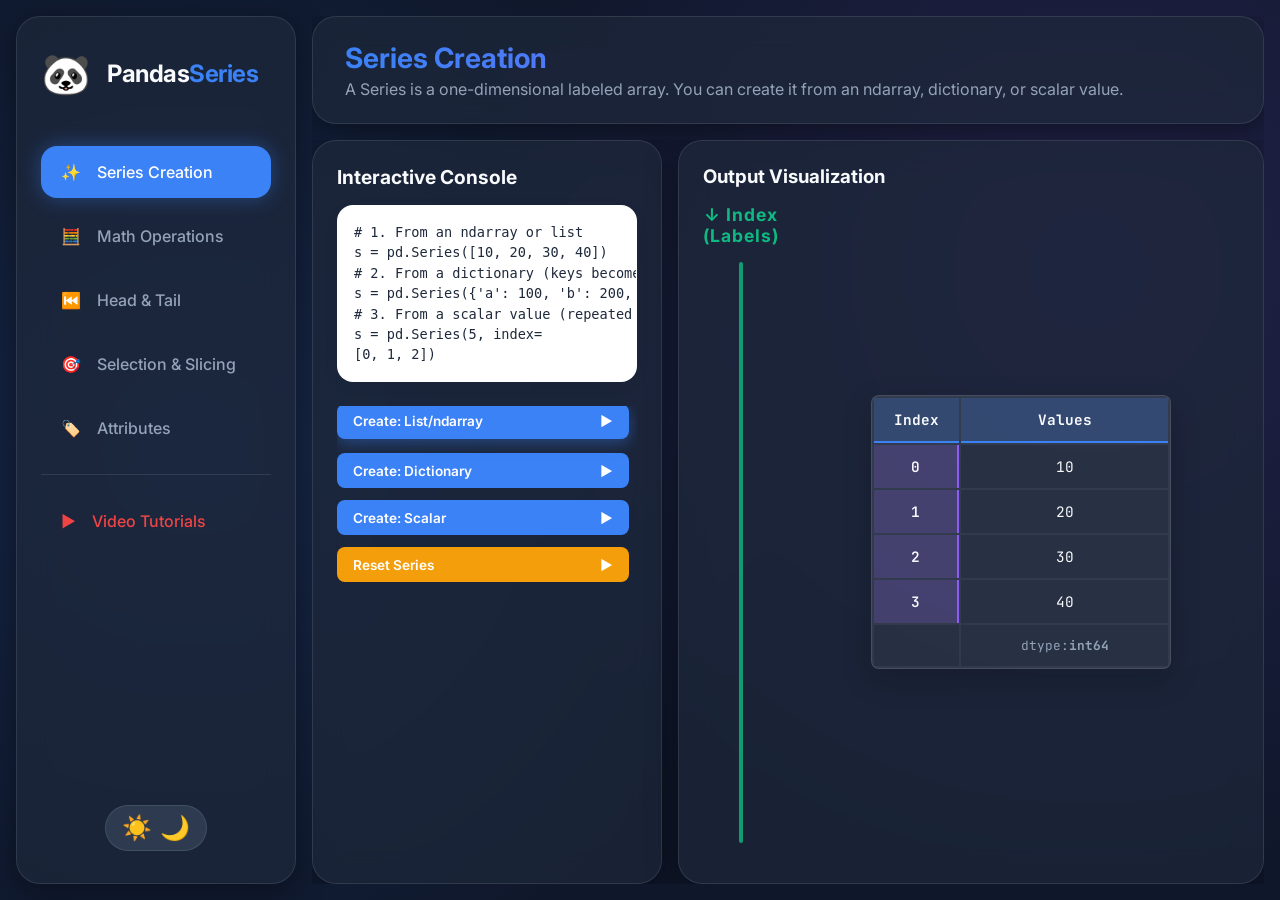
==== index.html @ 1ce42000 "Add files via upload" ====
<!DOCTYPE html>
<html lang="en">
<head>
    <meta charset="UTF-8">
    <meta name="viewport" content="width=device-width, initial-scale=1.0">
    <title>Pandas Series Visualizer</title>
    <meta name="description" content="Interactive learning platform for Pandas Series concepts.">
    <link href="https://fonts.googleapis.com/css2?family=Inter:wght@300;400;500;600;700&family=JetBrains+Mono:wght@400;500&display=swap" rel="stylesheet">
    <link rel="stylesheet" href="styles.css">
</head>
<body>
    <div class="app-container">
        <!-- Sidebar Navigation -->
        <aside class="sidebar glass-panel">
            <div class="logo">
                <div class="logo-icon">🐼</div>
                <h1>Pandas<span>Series</span></h1>
            </div>
            <nav class="nav-menu">
                <button class="nav-item active" data-topic="creation">
                    <span class="icon">✨</span> Series Creation
                </button>
                <button class="nav-item" data-topic="math">
                    <span class="icon">🧮</span> Math Operations
                </button>
                <button class="nav-item" data-topic="headtail">
                    <span class="icon">⏮️</span> Head & Tail
                </button>
                <button class="nav-item" data-topic="selection">
                    <span class="icon">🎯</span> Selection & Slicing
                </button>
                <button class="nav-item" data-topic="attributes">
                    <span class="icon">🏷️</span> Attributes
                </button>
                <div style="height: 1px; background: var(--border-glass); margin: 0.5rem 0;"></div>
                <button class="nav-item special-btn" id="open-video-modal" style="color: var(--accent-danger);">
                    <span class="icon">▶️</span> Video Tutorials
                </button>
            </nav>
            <div class="theme-toggle-container">
                <button id="theme-toggle" class="theme-toggle" aria-label="Toggle Dark Mode">
                    <span class="sun-icon">☀️</span>
                    <span class="moon-icon">🌙</span>
                </button>
            </div>
        </aside>

        <!-- Main Content Area -->
        <main class="main-content">
            <header class="top-bar glass-panel">
                <h2 id="topic-title">Series Creation</h2>
                <p id="topic-description">Understand how to create a Pandas Series from ndarrays, dictionaries, and scalars.</p>
            </header>

            <div class="workspace">
                <!-- Code / Controls Panel -->
                <div class="controls-panel glass-panel" id="main-controls">
                    <div class="panel-header">
                        <h3>Interactive Console</h3>
                    </div>
                    <div class="code-display" id="code-snippet">
                        <code>import pandas as pd<br><br># Creating a basic Series<br>s = pd.Series([10, 20, 30, 40])</code>
                    </div>
                    <div class="action-buttons" id="action-buttons">
                        <!-- Buttons injected dynamically by JS -->
                        <button class="action-btn primary" onclick="renderSeries()">Show Series</button>
                    </div>
                </div>

                <!-- Visualization Stage -->
                <div class="visualization-stage glass-panel" id="main-visualization">
                    <div class="stage-header">
                        <div style="display: flex; align-items: center; gap: 20px;">
                            <h3>Output Visualization</h3>
                        </div>
                    </div>
                    
                    <!-- Live Syntax and Output Console -->
                    <div class="action-console" id="action-console">
                        <div class="console-header">
                            <div class="console-dots">
                                <span></span><span></span><span></span>
                            </div>
                            <div class="console-title">Python Terminal</div>
                        </div>
                        <div class="console-body">
                            <div class="syntax-line"><span class="prompt">>>></span> <span id="console-syntax" class="typing-text"></span></div>
                            <div class="output-line" id="console-output"></div>
                        </div>
                    </div>

                    <div class="table-wrapper" id="table-wrapper" style="position: relative; flex-grow: 1; display: flex; flex-direction: column;">
                        <div style="display: flex; flex-grow: 1;">
                            <div class="axis-vertical" id="axis-0-overlay">
                                <span class="axis-label">&darr; Index<br>(Labels)</span>
                                <div class="axis-line"></div>
                            </div>
                            <div class="table-container" id="table-container">
                                <!-- Series will be rendered here -->
                                <div class="placeholder-text">Click an action to visualize the Series.</div>
                            </div>
                        </div>
                    </div>
                </div>
            </div>
        </main>
    </div>
    <!-- Video Modal -->
    <div class="video-modal-overlay" id="video-modal">
        <div class="video-modal-content glass-panel">
            <div class="modal-header">
                <h2>Pandas Series Tutorials</h2>
                <button class="close-modal" id="close-video-modal">&times;</button>
            </div>
            <div class="modal-body">
                <div class="video-container">
                    <h3>Series Creation & Attributes</h3>
                    <iframe width="100%" height="315" src="https://www.youtube.com/embed/9z_W0eI-01Y" title="YouTube video player" frameborder="0" allow="accelerometer; autoplay; clipboard-write; encrypted-media; gyroscope; picture-in-picture" allowfullscreen></iframe>
                </div>
                <div class="video-container">
                    <h3>Series 1D Data</h3>
                    <iframe width="100%" height="315" src="https://www.youtube.com/embed/ubvQWUgXhbc" title="YouTube video player" frameborder="0" allow="accelerometer; autoplay; clipboard-write; encrypted-media; gyroscope; picture-in-picture" allowfullscreen></iframe>
                </div>
            </div>
        </div>
    </div>

    <script src="script.js"></script>
</body>
</html>
---- styles.css ----
:root {
    /* Colors - Dark Theme (Default) */
    --bg-base: #0f172a;
    --bg-glass: rgba(30, 41, 59, 0.7);
    --bg-glass-hover: rgba(51, 65, 85, 0.8);
    --border-glass: rgba(255, 255, 255, 0.1);
    
    --text-main: #f8fafc;
    --text-muted: #94a3b8;
    
    --accent-primary: #3b82f6;
    --accent-primary-hover: #2563eb;
    --accent-secondary: #8b5cf6;
    --accent-tertiary: #10b981;
    --accent-danger: #ef4444;
    --accent-warning: #f59e0b;
    
    --table-header-bg: rgba(59, 130, 246, 0.2);
    --table-index-bg: rgba(139, 92, 246, 0.2);
    --table-cell-bg: rgba(30, 41, 59, 0.5);
    
    --shadow-main: 0 8px 32px rgba(0, 0, 0, 0.4);
    --glow-primary: 0 0 20px rgba(59, 130, 246, 0.4);
}

[data-theme="light"] {
    --bg-base: #f1f5f9;
    --bg-glass: rgba(255, 255, 255, 0.7);
    --bg-glass-hover: rgba(241, 245, 249, 0.8);
    --border-glass: rgba(0, 0, 0, 0.1);
    
    --text-main: #0f172a;
    --text-muted: #475569;
    
    --accent-primary: #2563eb;
    --accent-primary-hover: #1d4ed8;
    --accent-secondary: #7c3aed;
    --accent-tertiary: #059669;
    
    --table-header-bg: rgba(37, 99, 235, 0.15);
    --table-index-bg: rgba(124, 58, 237, 0.15);
    --table-cell-bg: rgba(255, 255, 255, 0.8);
    
    --shadow-main: 0 8px 32px rgba(0, 0, 0, 0.1);
    --glow-primary: 0 0 20px rgba(37, 99, 235, 0.2);
}

* {
    margin: 0;
    padding: 0;
    box-sizing: border-box;
}

body {
    font-family: 'Inter', sans-serif;
    background-color: var(--bg-base);
    color: var(--text-main);
    min-height: 100vh;
    overflow-x: hidden;
    transition: background-color 0.4s ease, color 0.4s ease;
    background-image: 
        radial-gradient(circle at 15% 50%, rgba(59, 130, 246, 0.15) 0%, transparent 50%),
        radial-gradient(circle at 85% 30%, rgba(139, 92, 246, 0.15) 0%, transparent 50%);
}

.app-container {
    display: flex;
    height: 100vh;
    padding: 1rem;
    gap: 1rem;
}

/* Glassmorphism Utilities */
.glass-panel {
    background: var(--bg-glass);
    backdrop-filter: blur(16px);
    -webkit-backdrop-filter: blur(16px);
    border: 1px solid var(--border-glass);
    border-radius: 1.5rem;
    box-shadow: var(--shadow-main);
    transition: all 0.3s ease;
}

/* Sidebar */
.sidebar {
    width: 280px;
    display: flex;
    flex-direction: column;
    padding: 2rem 1.5rem;
    flex-shrink: 0;
}

.logo {
    display: flex;
    align-items: center;
    gap: 1rem;
    margin-bottom: 3rem;
}

.logo-icon {
    font-size: 2.5rem;
    animation: bounce 2s infinite ease-in-out;
}

@keyframes bounce {
    0%, 100% { transform: translateY(0); }
    50% { transform: translateY(-5px); }
}

.logo h1 {
    font-size: 1.5rem;
    font-weight: 700;
    letter-spacing: -0.5px;
}

.logo span {
    color: var(--accent-primary);
}

.nav-menu {
    display: flex;
    flex-direction: column;
    gap: 0.75rem;
    flex-grow: 1;
}

.nav-item {
    display: flex;
    align-items: center;
    gap: 1rem;
    padding: 1rem 1.25rem;
    border: none;
    background: transparent;
    color: var(--text-muted);
    font-family: inherit;
    font-size: 1rem;
    font-weight: 500;
    text-align: left;
    border-radius: 1rem;
    cursor: pointer;
    transition: all 0.2s ease;
}

.nav-item:hover {
    background: var(--bg-glass-hover);
    color: var(--text-main);
}

.nav-item.active {
    background: var(--accent-primary);
    color: white;
    box-shadow: var(--glow-primary);
}

.theme-toggle-container {
    margin-top: auto;
    display: flex;
    justify-content: center;
}

.theme-toggle {
    background: var(--bg-glass-hover);
    border: 1px solid var(--border-glass);
    border-radius: 2rem;
    padding: 0.5rem 1rem;
    cursor: pointer;
    font-size: 1.5rem;
    display: flex;
    gap: 0.5rem;
    transition: all 0.3s ease;
}

.theme-toggle:hover {
    transform: scale(1.05);
}

[data-theme="light"] .sun-icon { display: none; }
[data-theme="dark"] .moon-icon { display: none; }

/* Main Content */
.main-content {
    flex-grow: 1;
    display: flex;
    flex-direction: column;
    gap: 1rem;
    overflow: hidden;
}

.top-bar {
    padding: 1.5rem 2rem;
}

.top-bar h2 {
    font-size: 1.75rem;
    margin-bottom: 0.25rem;
    background: linear-gradient(to right, var(--accent-primary), var(--accent-secondary));
    -webkit-background-clip: text;
    background-clip: text;
    -webkit-text-fill-color: transparent;
}

.top-bar p {
    color: var(--text-muted);
}

.workspace {
    display: flex;
    gap: 1rem;
    flex-grow: 1;
    overflow: hidden;
}

.controls-panel {
    width: 350px;
    display: flex;
    flex-direction: column;
    padding: 1.5rem;
    flex-shrink: 0;
}

.panel-header h3 {
    font-size: 1.2rem;
    margin-bottom: 1rem;
    color: var(--text-main);
}

.code-display {
    background: #ffffff; /* Explicitly white as requested */
    color: #1e293b; /* Dark text to contrast with white background */
    padding: 1rem;
    border-radius: 1rem;
    font-family: 'JetBrains Mono', monospace;
    font-variant-ligatures: none;
    font-size: 0.85rem;
    line-height: 1.5;
    margin-bottom: 1.5rem;
    border: 1px solid var(--border-glass);
    box-shadow: 0 4px 15px rgba(0,0,0,0.05);
    overflow-x: auto;
}

.action-buttons {
    display: flex;
    flex-direction: column;
    gap: 0.75rem;
    overflow-y: auto;
    overflow-x: hidden;
    padding-right: 0.5rem;
    flex-grow: 1;
}

/* Custom Scrollbar */
.action-buttons::-webkit-scrollbar { width: 6px; }
.action-buttons::-webkit-scrollbar-track { background: rgba(0, 0, 0, 0.05); border-radius: 4px; }
.action-buttons::-webkit-scrollbar-thumb { background: var(--border-glass); border-radius: 4px; }
.action-buttons::-webkit-scrollbar-thumb:hover { background: var(--text-muted); }

.action-btn {
    padding: 0.6rem 1rem;
    border: none;
    border-radius: 0.5rem;
    font-family: inherit;
    font-weight: 600;
    font-size: 0.85rem;
    cursor: pointer;
    transition: all 0.2s ease;
    background: var(--bg-glass-hover);
    color: var(--text-main);
    border: 1px solid var(--border-glass);
    display: flex;
    justify-content: space-between;
    align-items: center;
}

.action-btn.active-btn-style {
    background: var(--accent-primary) !important;
    color: white !important;
    box-shadow: 0 4px 15px rgba(59, 130, 246, 0.4) !important;
    transform: translateY(-2px);
    border-color: transparent !important;
}

.action-btn:hover {
    transform: translateY(-2px);
    box-shadow: 0 4px 12px rgba(0,0,0,0.1);
}

.action-btn.primary { background: var(--accent-primary); color: white; border: none; }
.action-btn.primary:hover { background: var(--accent-primary-hover); box-shadow: var(--glow-primary); }
.action-btn.danger { background: var(--accent-danger); color: white; border: none; }
.action-btn.warning { background: var(--accent-warning); color: white; border: none; }
.action-btn.success { background: var(--accent-tertiary); color: white; border: none; }

.visualization-stage {
    flex-grow: 1;
    padding: 1.5rem;
    display: flex;
    flex-direction: column;
    overflow: hidden;
}

.stage-header {
    display: flex;
    justify-content: space-between;
    align-items: center;
    margin-bottom: 1rem;
}

/* Action Console for Syntax and Output */
.action-console {
    background: #1e1e1e; /* Deep terminal-like color */
    border: 1px solid #333;
    border-radius: 0.5rem;
    margin-bottom: 1.5rem;
    font-family: 'JetBrains Mono', monospace;
    font-variant-ligatures: none;
    font-size: 0.85rem;
    color: #e2e8f0;
    box-shadow: 0 10px 30px rgba(0, 0, 0, 0.5);
    opacity: 0;
    transform: translateY(-10px);
    transition: all 0.3s ease;
    display: none;
    overflow: hidden;
}

.action-console.visible {
    opacity: 1;
    transform: translateY(0);
    display: block;
}

.console-header {
    background: #2d2d2d;
    padding: 0.5rem 1rem;
    display: flex;
    align-items: center;
    border-bottom: 1px solid #111;
}

.console-dots {
    display: flex;
    gap: 6px;
}

.console-dots span {
    width: 12px;
    height: 12px;
    border-radius: 50%;
    display: inline-block;
}

.console-dots span:nth-child(1) { background: #ff5f56; }
.console-dots span:nth-child(2) { background: #ffbd2e; }
.console-dots span:nth-child(3) { background: #27c93f; }

.console-title {
    flex-grow: 1;
    text-align: center;
    color: #999;
    font-weight: 600;
    font-size: 0.8rem;
    font-family: 'Inter', sans-serif;
    margin-right: 42px;
}

.console-body {
    padding: 1rem 1.5rem;
}

.syntax-line {
    margin-bottom: 0.5rem;
    font-weight: 500;
}

.prompt {
    color: var(--accent-tertiary);
    margin-right: 0.5rem;
}

.typing-text {
    color: var(--accent-warning);
    border-right: 2px solid var(--accent-warning);
    animation: blinkCursor 1s step-end infinite;
}

.output-line {
    color: #94a3b8;
    padding-left: 2rem;
    white-space: pre-wrap;
}

@keyframes blinkCursor {
    50% { border-color: transparent; }
}

/* Table/Series Architecture */
.table-container {
    flex-grow: 1;
    display: flex;
    align-items: center;
    justify-content: center;
    overflow: auto;
    position: relative;
    perspective: 1000px;
}

.placeholder-text {
    color: var(--text-muted);
    font-style: italic;
    font-size: 1.1rem;
}

.pandas-series {
    display: grid;
    gap: 2px;
    background: var(--border-glass);
    border: 1px solid var(--border-glass);
    border-radius: 0.5rem;
    padding: 2px;
    box-shadow: 0 10px 30px rgba(0,0,0,0.2);
    /* Fixed 2 columns: Index and Value */
    grid-template-columns: auto 1fr;
    transition: all 0.5s ease;
    min-width: 300px; /* Series are narrow, this ensures it looks nice */
}

.series-cell {
    background: var(--table-cell-bg);
    padding: 0.75rem 1.25rem;
    text-align: center;
    font-family: 'JetBrains Mono', monospace;
    font-variant-ligatures: none;
    font-size: 0.9rem;
    display: flex;
    align-items: center;
    justify-content: center;
    transition: all 0.3s cubic-bezier(0.175, 0.885, 0.32, 1.275);
    position: relative;
    overflow: hidden;
}

.series-header {
    background: var(--table-header-bg);
    font-weight: 700;
    color: var(--text-main);
    border-bottom: 2px solid var(--accent-primary);
}

.series-index {
    background: var(--table-index-bg);
    font-weight: 600;
    color: var(--text-main);
    border-right: 2px solid var(--accent-secondary);
}

/* Animations */
@keyframes slideInUp {
    from { opacity: 0; transform: translateY(20px); }
    to { opacity: 1; transform: translateY(0); }
}

@keyframes highlightPulse {
    0% { background: var(--table-cell-bg); }
    50% { background: var(--accent-primary); color: white; transform: scale(1.1); z-index: 10; border-radius: 6px; box-shadow: 0 0 30px rgba(59, 130, 246, 0.6); }
    100% { background: var(--table-cell-bg); transform: scale(1); }
}

@keyframes dropRow {
    0% { transform: scale(1); opacity: 1; }
    50% { transform: scale(0.95) translateX(20px); opacity: 0.5; background: var(--accent-danger); color: white; }
    100% { transform: scale(0) translateX(100px); opacity: 0; padding: 0; height: 0; margin: 0; display: none; }
}

.anim-slide-in { animation: slideInUp 0.5s forwards; }
.anim-highlight { animation: highlightPulse 1s ease-in-out; }
.anim-drop { animation: dropRow 0.6s forwards cubic-bezier(0.55, 0.085, 0.68, 0.53); }

/* Ghosting Element */
.ghosted-element {
    opacity: 0.3 !important;
    background: rgba(100, 100, 100, 0.2) !important;
    text-decoration: line-through;
    color: var(--accent-danger) !important;
    transition: all 0.4s ease;
}

/* Axis Visualization Overlays */
.table-wrapper {
    position: relative;
}

.axis-vertical {
    display: flex;
    flex-direction: column;
    align-items: center;
    justify-content: center;
    padding-right: 1.5rem;
    color: var(--accent-tertiary);
    font-weight: 700;
    font-size: 1.1rem;
    animation: slideInUp 0.3s ease;
}

.axis-vertical .axis-line {
    flex-grow: 1;
    width: 4px;
    background: var(--accent-tertiary);
    margin: 1rem 0;
    opacity: 0.8;
    border-radius: 2px;
}

.axis-vertical .axis-label {
    letter-spacing: 1px;
    text-align: center;
}

/* Video Modal Styles */
.video-modal-overlay {
    position: fixed;
    top: 0;
    left: 0;
    width: 100vw;
    height: 100vh;
    background: rgba(0, 0, 0, 0.7);
    backdrop-filter: blur(8px);
    display: flex;
    justify-content: center;
    align-items: center;
    z-index: 1000;
    opacity: 0;
    pointer-events: none;
    transition: all 0.3s ease;
}

.video-modal-overlay.active {
    opacity: 1;
    pointer-events: all;
}

.video-modal-content {
    background: var(--bg-base);
    width: 90%;
    max-width: 900px;
    max-height: 90vh;
    border-radius: 1.5rem;
    display: flex;
    flex-direction: column;
    overflow: hidden;
    transform: translateY(20px) scale(0.95);
    transition: all 0.4s cubic-bezier(0.175, 0.885, 0.32, 1.275);
}

.video-modal-overlay.active .video-modal-content {
    transform: translateY(0) scale(1);
}

.modal-header {
    padding: 1.5rem 2rem;
    border-bottom: 1px solid var(--border-glass);
    display: flex;
    justify-content: space-between;
    align-items: center;
    background: var(--bg-glass);
}

.modal-header h2 {
    margin: 0;
    font-size: 1.5rem;
}

.close-modal {
    background: transparent;
    border: none;
    color: var(--text-muted);
    font-size: 2rem;
    cursor: pointer;
    line-height: 1;
    transition: color 0.2s;
}

.close-modal:hover {
    color: var(--accent-danger);
}

.modal-body {
    padding: 2rem;
    overflow-y: auto;
    display: flex;
    flex-direction: column;
    gap: 2rem;
}

.video-container h3 {
    margin-bottom: 1rem;
    color: var(--accent-primary);
}

.video-container iframe {
    border-radius: 1rem;
    box-shadow: 0 10px 30px rgba(0,0,0,0.3);
}

/* Attributes Animations */
@keyframes fadeOutAndCollapse {
    0% { opacity: 1; transform: scale(1) translateX(0); width: auto; }
    40% { opacity: 0; transform: scale(0.9) translateX(-10px); width: auto; color: transparent; background: transparent; border-color: transparent; }
    100% { opacity: 0; transform: scale(0) translateX(-50px); width: 0; padding: 0; margin: 0; border: none; flex-grow: 0; display: none; }
}

.anim-hide-column {
    animation: fadeOutAndCollapse 0.8s forwards cubic-bezier(0.4, 0, 0.2, 1);
    color: transparent !important;
}

.anim-hide-column-right {
    animation: fadeOutAndCollapseRight 0.8s forwards cubic-bezier(0.4, 0, 0.2, 1);
    color: transparent !important;
}

@keyframes fadeOutAndCollapseRight {
    0% { opacity: 1; transform: scale(1) translateX(0); width: auto; }
    40% { opacity: 0; transform: scale(0.9) translateX(10px); width: auto; color: transparent; background: transparent; border-color: transparent; }
    100% { opacity: 0; transform: scale(0) translateX(50px); width: 0; padding: 0; margin: 0; border: none; flex-grow: 0; display: none; }
}

.anim-expand-column {
    flex-grow: 1 !important;
    font-size: 1.2rem !important;
    transition: all 0.8s cubic-bezier(0.4, 0, 0.2, 1) !important;
    box-shadow: var(--glow-primary);
    z-index: 5;
}
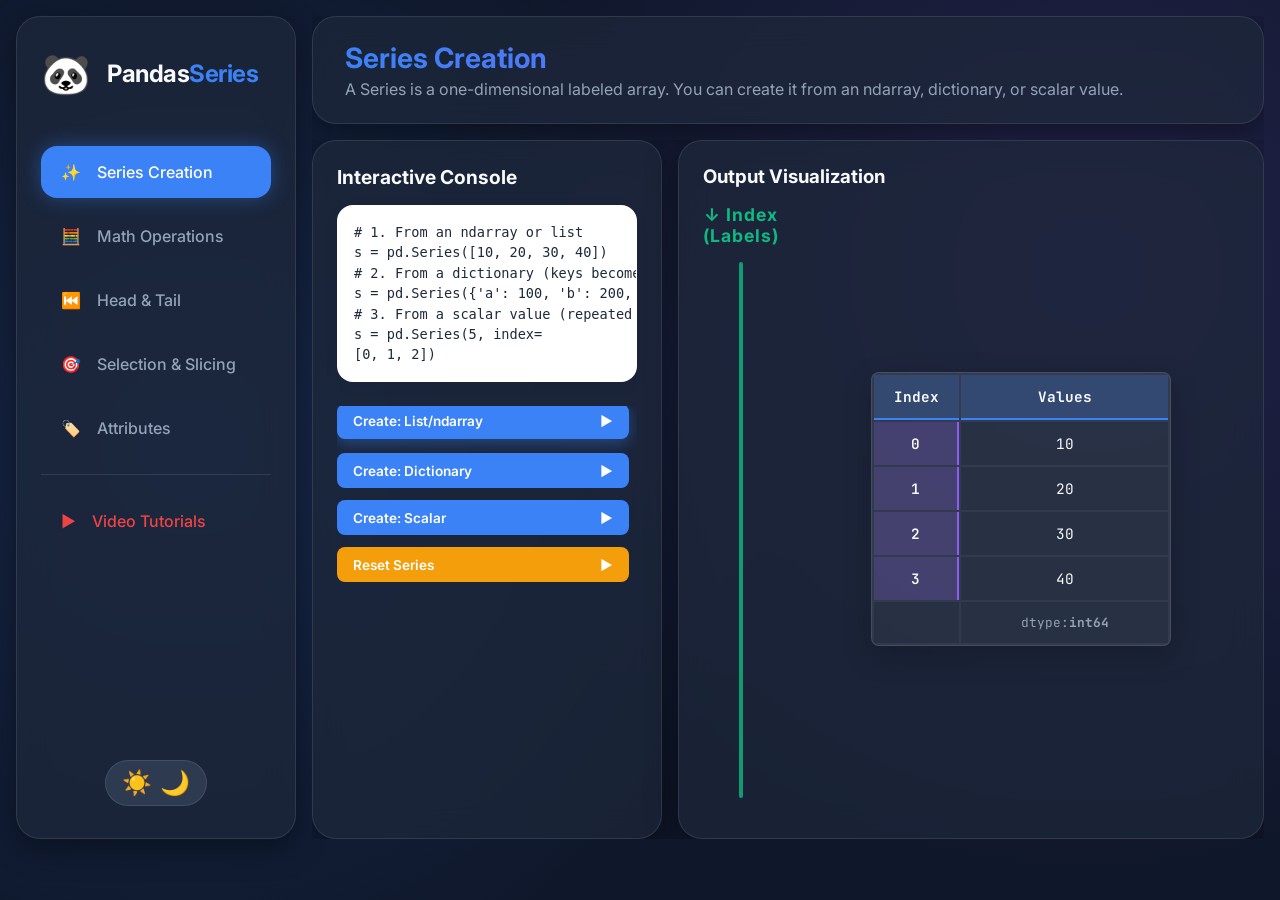
==== commit 1cfee2f1: "Add files via upload" ====
--- a/index.html
+++ b/index.html
@@ -1,8 +1,8 @@
 <!DOCTYPE html>
-<html lang="en">
+<html lang="en" style="height: 100%; min-height: 100%;">
 <head>
     <meta charset="UTF-8">
-    <meta name="viewport" content="width=device-width, initial-scale=1.0">
+    <meta name="viewport" content="width=device-width, initial-scale=1.0, maximum-scale=1.0, user-scalable=no">
     <title>Pandas Series Visualizer</title>
     <meta name="description" content="Interactive learning platform for Pandas Series concepts.">
     <link href="https://fonts.googleapis.com/css2?family=Inter:wght@300;400;500;600;700&family=JetBrains+Mono:wght@400;500&display=swap" rel="stylesheet">
--- a/styles.css
+++ b/styles.css
@@ -55,7 +55,8 @@
     font-family: 'Inter', sans-serif;
     background-color: var(--bg-base);
     color: var(--text-main);
-    min-height: 100vh;
+    min-height: 100%;
+    margin: 0;
     overflow-x: hidden;
     transition: background-color 0.4s ease, color 0.4s ease;
     background-image: 
@@ -65,7 +66,8 @@
 
 .app-container {
     display: flex;
-    height: 100vh;
+    height: 95vh; /* Adjusted for iframe */
+    min-height: 800px;
     padding: 1rem;
     gap: 1rem;
 }
